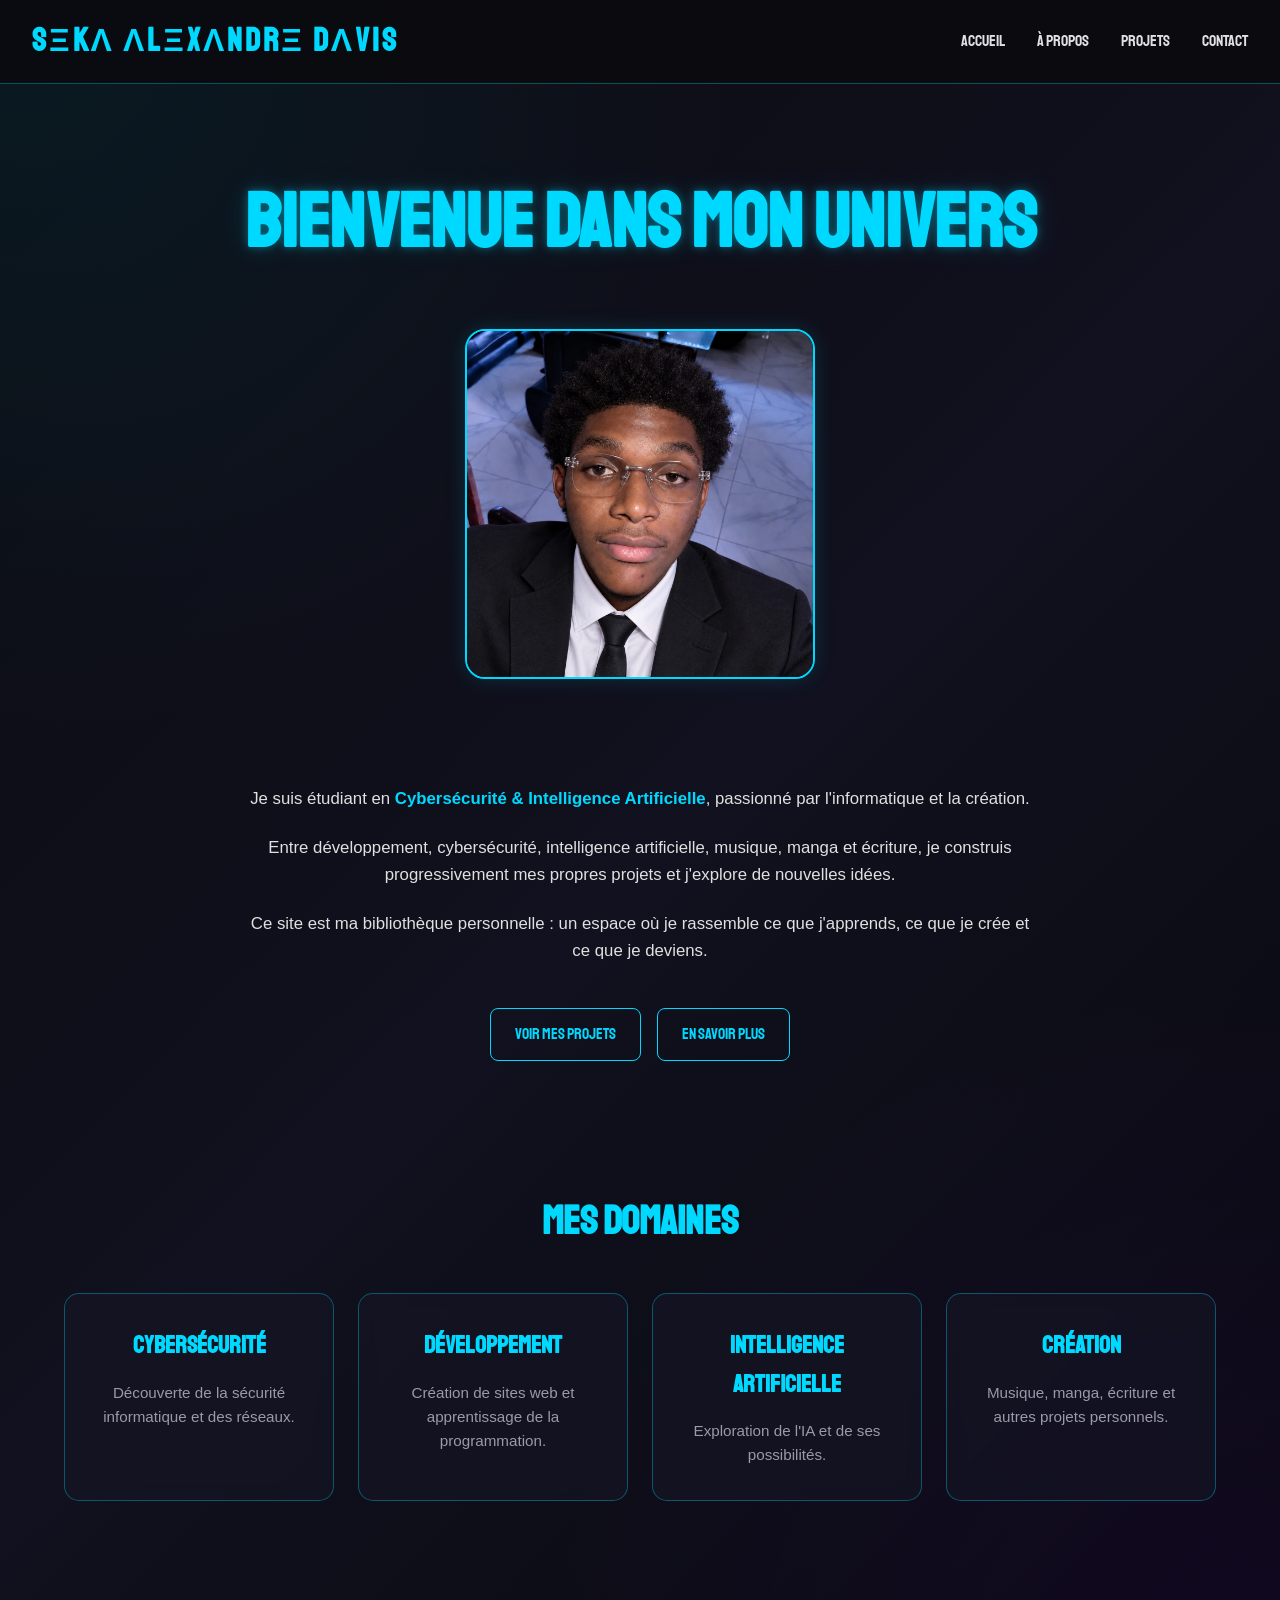
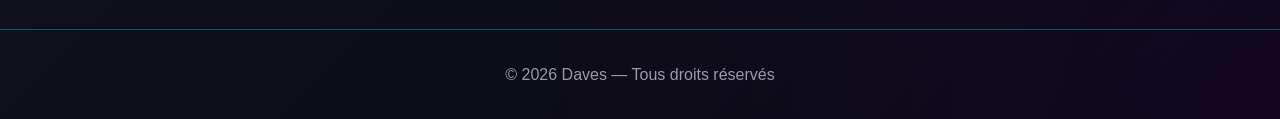
==== index.html @ 9a02a865 "first commit" ====
<!DOCTYPE html>
<html lang="fr">

<head>
    <!-- Première version du portfolio : structure de base -->
    <meta charset="UTF-8">
    <meta name="viewport" content="width=device-width, initial-scale=1.0">

    <title>Portfolio de Daves</title>

    <link rel="stylesheet" href="daves.css">

    <link rel="preconnect" href="https://fonts.googleapis.com">
    <link rel="preconnect" href="https://fonts.gstatic.com" crossorigin>

    <link href="https://fonts.googleapis.com/css2?family=Staatliches&display=swap" rel="stylesheet">
</head>

<body>

    <!-- En-tête avec titre et navigation -->
    <header>

        <h1 class="site-title">SΞKΛ ΛLΞXΛNDRΞ DΛVIS</h1>

        <nav class="main-nav">
            <ul>
                <li><a href="index.html">Accueil</a></li>
                <li><a href="EN-SAVOIR-PLUS.html">À propos</a></li>
                <li><a href="PROJETS.html">Projets</a></li>
                <li><a href="CONTACT.html">Contact</a></li>
            </ul>
        </nav>

    </header>


    <!-- Contenu principal -->
    <main>

        <!-- Section principale -->
        <section class="hero">

            <h2>Bienvenue dans mon univers</h2>
            <!-- Image -->
            <section class="image">

                <img src="IMAGE/1 (1).png" alt="Portrait de Daves">

            </section>
            <p>
                Je suis étudiant en
                <strong>Cybersécurité & Intelligence Artificielle</strong>,
                passionné par l'informatique et la création.
            </p>

            <p>
                Entre développement, cybersécurité, intelligence artificielle,
                musique, manga et écriture, je construis progressivement
                mes propres projets et j'explore de nouvelles idées.
            </p>

            <p>
                Ce site est ma bibliothèque personnelle :
                un espace où je rassemble ce que j'apprends,
                ce que je crée et ce que je deviens.
            </p>

            <!-- Boutons de navigation -->
            <div class="hero-buttons">
                <a href="PROJETS.html">Voir mes projets</a>
                <a href="EN-SAVOIR-PLUS.html">En savoir plus</a>
            </div>

        </section>

        <!-- Domaines -->
        <section class="domains">

            <h2>Mes domaines</h2>

            <div class="domain-list">

                <div class="domain">
                    <h3>Cybersécurité</h3>
                    <p>Découverte de la sécurité informatique et des réseaux.</p>
                </div>

                <div class="domain">
                    <h3>Développement</h3>
                    <p>Création de sites web et apprentissage de la programmation.</p>
                </div>

                <div class="domain">
                    <h3>Intelligence artificielle</h3>
                    <p>Exploration de l'IA et de ses possibilités.</p>
                </div>

                <div class="domain">
                    <h3>Création</h3>
                    <p>Musique, manga, écriture et autres projets personnels.</p>
                </div>

            </div>

        </section>

    </main>


    <!-- Pied de page -->
    <footer>

        <p>&copy; 2026 Daves — Tous droits réservés</p>

    </footer>

</body>

</html>
---- daves.css ----
/* =========================
   VARIABLES
========================= */

:root {
    --bg-color: #0a0a0f;
    --bg-secondary: #11111a;
    --card-color: rgba(20, 20, 35, 0.75);

    --text-color: #e0e0e0;
    --text-muted: #9a9aa8;

    --accent-color: #00d9ff;
    --accent-secondary: #7a00ff;

    --border-color: rgba(0, 217, 255, 0.35);

    --max-width: 1200px;
}


/* =========================
   RESET
========================= */

* {
    box-sizing: border-box;
    margin: 0;
    padding: 0;
}

html {
    scroll-behavior: smooth;
}

body {
    min-height: 100vh;
    font-family: "Staatliches", Arial, sans-serif;

    background:
        radial-gradient(circle at top left, rgba(0, 217, 255, 0.08), transparent 35%),
        radial-gradient(circle at bottom right, rgba(122, 0, 255, 0.08), transparent 35%),
        linear-gradient(135deg, #0a0a0f, #11111f, #08080d);

    color: var(--text-color);
    line-height: 1.6;
}


/* =========================
   HEADER
========================= */

header {
    width: 100%;

    display: flex;
    justify-content: space-between;
    align-items: center;

    padding: 1rem 2rem;

    background: rgba(10, 10, 15, 0.9);

    border-bottom: 1px solid var(--border-color);

    position: sticky;
    top: 0;
    z-index: 1000;

    backdrop-filter: blur(10px);
}


/* =========================
   LOGO / NOM
========================= */

.site-title {
    font-size: 2rem;
    letter-spacing: 3px;
    text-transform: uppercase;

    color: var(--accent-color);

    animation: colorChange 6s infinite alternate;

    cursor: default;
}


/* Animation du nom */

@keyframes colorChange {

    0% {
        color: #00d9ff;
    }

    25% {
        color: #ff00aa;
    }

    50% {
        color: #7a00ff;
    }

    75% {
        color: #00ff88;
    }

    100% {
        color: #00d9ff;
    }
}


/* =========================
   NAVIGATION
========================= */

.main-nav ul {
    list-style: none;

    display: flex;

    gap: 2rem;
}

.main-nav a {
    color: var(--text-color);

    text-decoration: none;

    font-size: 1rem;

    position: relative;

    transition:
        color 0.3s ease,
        text-shadow 0.3s ease;
}


/* Ligne sous les liens */

.main-nav a::after {

    content: "";

    position: absolute;

    width: 0;
    height: 2px;

    left: 0;
    bottom: -6px;

    background: var(--accent-color);

    transition: width 0.3s ease;
}

.main-nav a:hover {

    color: var(--accent-color);

    text-shadow:
        0 0 10px rgba(0, 217, 255, 0.5);
}

.main-nav a:hover::after {

    width: 100%;
}


/* =========================
   CONTENU PRINCIPAL
========================= */

main {
    width: min(90%, var(--max-width));

    margin: auto;
}


/* =========================
   HERO
========================= */

.hero {

    min-height: 70vh;

    display: flex;

    flex-direction: column;

    justify-content: center;

    align-items: center;

    text-align: center;

    padding: 6rem 1rem 4rem;

    animation: fadeIn 1s ease forwards;
}


/* Titre */

.hero h2 {

    font-size: clamp(2.5rem, 6vw, 5rem);

    line-height: 1.1;

    margin-bottom: 2rem;

    color: var(--accent-color);

    text-shadow:
        0 0 10px rgba(0, 217, 255, 0.4),
        0 0 30px rgba(0, 217, 255, 0.15);
}


/* Paragraphes */

.hero p {

    max-width: 800px;

    margin: 0.7rem auto;

    font-family: Arial, sans-serif;

    font-size: 1.05rem;

    color: var(--text-color);
}


/* Texte important */

.hero strong {

    color: var(--accent-color);
}


/* =========================
   BOUTONS HERO
========================= */

.hero-buttons {

    display: flex;

    gap: 1rem;

    margin-top: 2rem;

    flex-wrap: wrap;

    justify-content: center;
}

.hero-buttons a {

    padding: 0.8rem 1.5rem;

    border: 1px solid var(--accent-color);

    border-radius: 8px;

    color: var(--accent-color);

    text-decoration: none;

    font-size: 1rem;

    transition:
        background 0.3s ease,
        color 0.3s ease,
        transform 0.3s ease,
        box-shadow 0.3s ease;
}

.hero-buttons a:hover {

    background: var(--accent-color);

    color: #050509;

    transform: translateY(-3px);

    box-shadow:
        0 0 15px rgba(0, 217, 255, 0.5);
}


/* =========================
   IMAGE
========================= */

.image {

    display: flex;

    justify-content: center;

    align-items: center;

    margin: 2rem auto 6rem;
}

.image img {

    width: min(350px, 85vw);

    border-radius: 20px;

    border: 2px solid var(--accent-color);

    box-shadow:
        0 0 20px rgba(0, 217, 255, 0.15);

    transition:
        transform 0.4s ease,
        box-shadow 0.4s ease;
}

.image img:hover {

    transform: scale(1.1) rotate(2deg);

    box-shadow:
        0 0 35px rgba(0, 217, 255, 0.35);
}


/* =========================
   DOMAINES
========================= */

.domains {

    padding: 4rem 0;

    text-align: center;
}

.domains h2 {

    font-size: 2.5rem;

    margin-bottom: 2.5rem;

    color: var(--accent-color);
}


/* Conteneur des cartes */

.domain-list {

    display: grid;

    grid-template-columns:
        repeat(auto-fit, minmax(220px, 1fr));

    gap: 1.5rem;
}


/* Carte */

.domain {

    background: var(--card-color);

    border: 1px solid var(--border-color);

    border-radius: 15px;

    padding: 2rem 1.5rem;

    transition:
        transform 0.3s ease,
        border-color 0.3s ease,
        box-shadow 0.3s ease;

    backdrop-filter: blur(8px);
}

.domain:hover {

    transform: translateY(-8px);

    border-color: var(--accent-color);

    box-shadow:
        0 0 25px rgba(0, 217, 255, 0.12);
}

.domain h3 {

    color: var(--accent-color);

    font-size: 1.5rem;

    margin-bottom: 1rem;
}

.domain p {

    font-family: Arial, sans-serif;

    color: var(--text-muted);

    font-size: 0.95rem;
}


/* =========================
   ANIMATION APPARITION
========================= */

@keyframes fadeIn {

    from {

        opacity: 0;

        transform: translateY(25px);
    }

    to {

        opacity: 1;

        transform: translateY(0);
    }
}


/* =========================
   FOOTER
========================= */

footer {

    text-align: center;

    padding: 2rem;

    margin-top: 4rem;

    border-top: 1px solid var(--border-color);

    color: var(--text-muted);

    font-family: Arial, sans-serif;
}


/* =========================
   RESPONSIVE
========================= */

@media (max-width: 768px) {

    header {

        flex-direction: column;

        gap: 1rem;

        padding: 1rem;
    }

    .site-title {

        font-size: 1.5rem;

        text-align: center;
    }

    .main-nav ul {

        gap: 1rem;

        flex-wrap: wrap;

        justify-content: center;
    }

    .main-nav a {

        font-size: 0.9rem;
    }

    .hero {

        padding-top: 4rem;
    }

    .hero h2 {

        font-size: 2.5rem;
    }

    .hero p {

        font-size: 0.95rem;
    }
}


@media (max-width: 480px) {

    .main-nav ul {

        gap: 0.7rem;
    }

    .hero-buttons {

        flex-direction: column;

        width: 100%;
    }

    .hero-buttons a {

        width: 100%;
    }
}
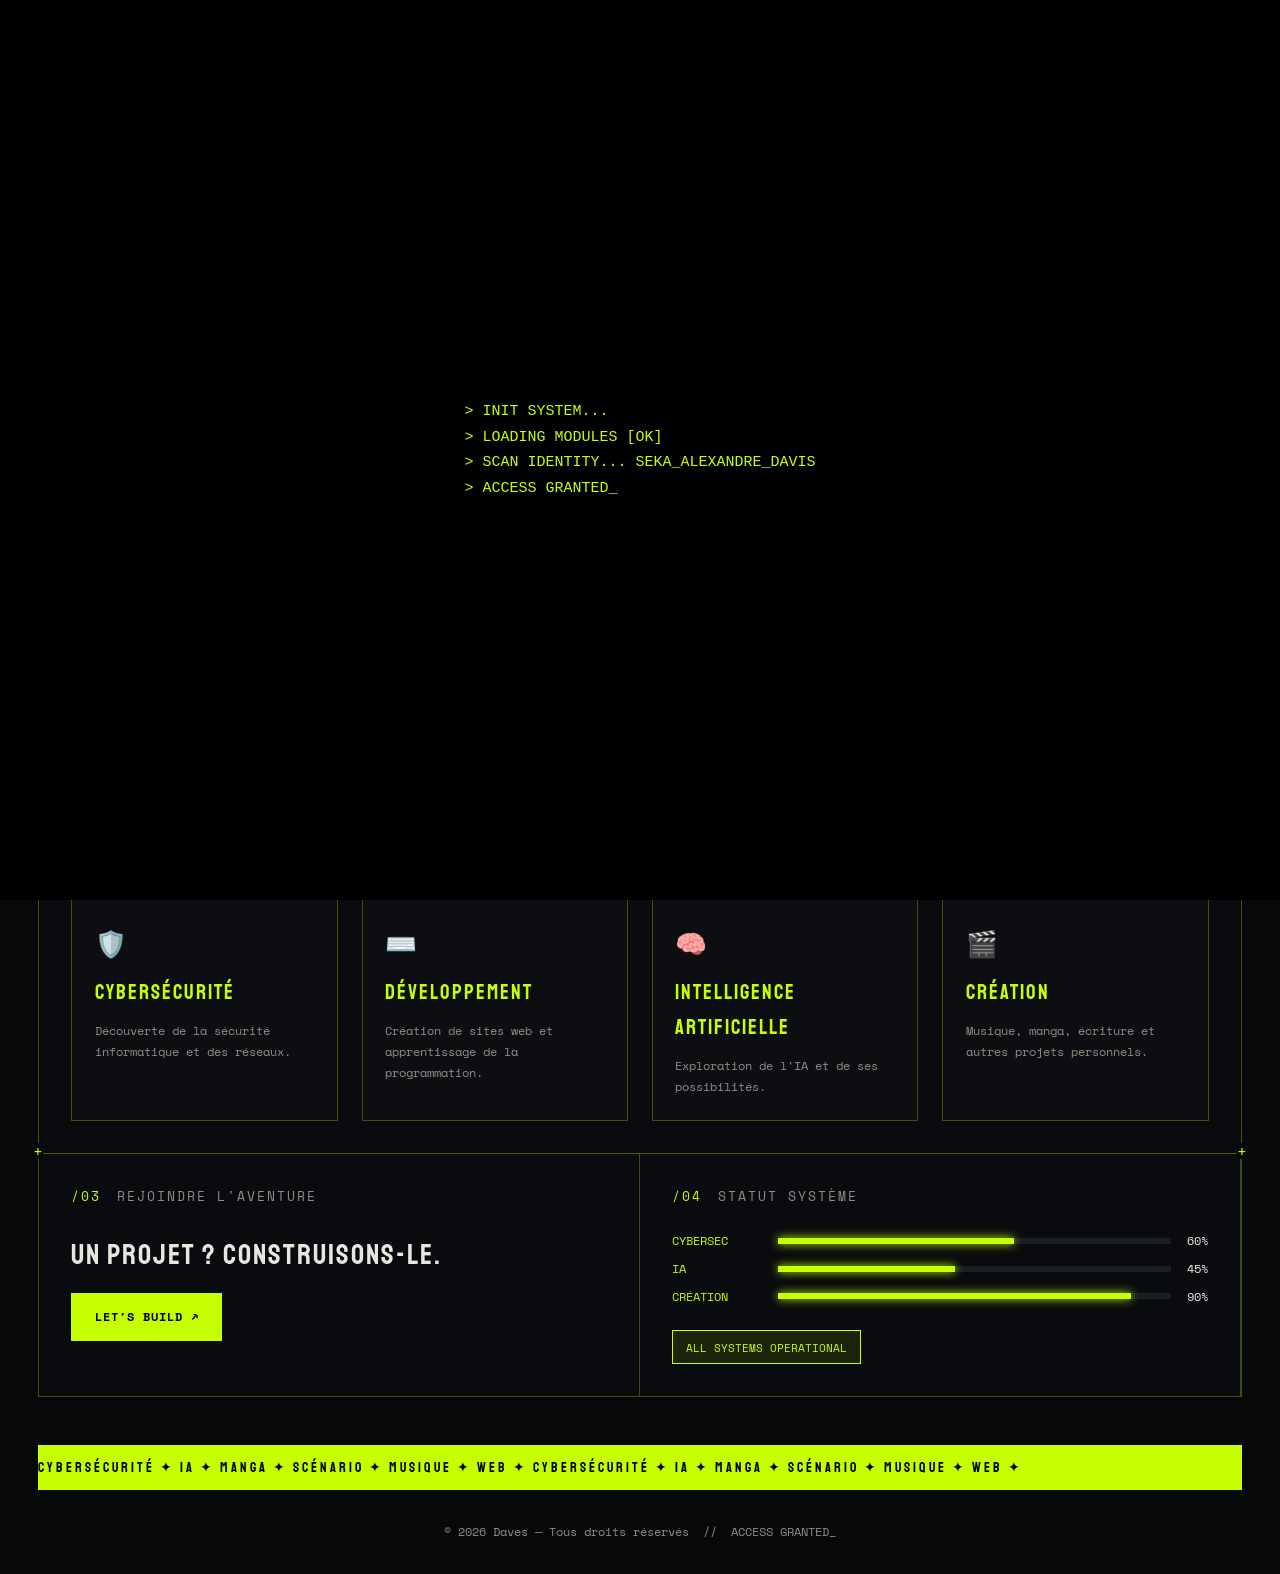
==== commit cc7b7cb8: "Mise à jour du site" ====
--- a/index.html
+++ b/index.html
@@ -1,120 +1,81 @@
 <!DOCTYPE html>
 <html lang="fr">
+<head>
+<meta charset="UTF-8">
+<meta name="viewport" content="width=device-width, initial-scale=1.0">
+<title>Portfolio de Daves</title>
+<link rel="preconnect" href="https://fonts.googleapis.com">
+<link rel="preconnect" href="https://fonts.gstatic.com" crossorigin>
+<link href="https://fonts.googleapis.com/css2?family=Space+Mono:wght@400;700&family=Staatliches&display=swap" rel="stylesheet">
+<link rel="stylesheet" href="cyber.css">
+</head>
+<body>
+<div id="boot"><pre></pre></div>
+<canvas id="rain"></canvas>
+<div id="cur"></div>
 
-<head>
-    <!-- Première version du portfolio : structure de base -->
-    <meta charset="UTF-8">
-    <meta name="viewport" content="width=device-width, initial-scale=1.0">
+<header>
+  <a href="index.html" class="logo">SAD_</a>
+  <nav class="main-nav"><ul>
+    <li><a href="index.html" aria-current="page">Accueil</a></li>
+    <li><a href="EN-SAVOIR-PLUS.html">À propos</a></li>
+    <li><a href="PROJETS.html">Projets</a></li>
+    <li><a href="CONTACT.html">Contact</a></li>
+  </ul></nav>
+  <div class="hd-right">
+    <div class="sys">SYS_TIME<br><b id="clock">--:--:--</b><br>UTC+0</div>
+    <a class="btn" href="CONTACT.html">Démarrer un projet ↗</a>
+  </div>
+</header>
 
-    <title>Portfolio de Daves</title>
+<main>
+  <section class="sec hero">
+    <div class="hero-l">
+      <h2><span class="glitch" data-t="SEKA ALEXANDRE">SEKA ALEXANDRE</span><br><span class="glitch" data-t="DAVIS">DAVIS</span></h2>
+      <p class="tagline" data-type="Cybersécurité. IA. Création. Le futur n'est pas minimal."><span></span></p>
+      <p>Étudiant en <strong class="lime">Cybersécurité & Intelligence Artificielle</strong>, scénariste, musicien et créateur. Ce site est ma bibliothèque personnelle : ce que j'apprends, ce que je crée, ce que je deviens.</p>
+      <div class="hero-btns">
+        <a class="btn" href="PROJETS.html">Voir mes projets ↗</a>
+        <a class="btn ghost" href="EN-SAVOIR-PLUS.html">En savoir plus ⌗</a>
+      </div>
+    </div>
+    <div class="hero-r">
+      <div class="scan">
+        <img class="p-base" src="IMAGE/1 (1).png" alt="Portrait de Daves">
+        <div class="mesh"></div><div class="beam"></div>
+        <div class="blk k1"></div><div class="blk k2"></div><div class="blk k3"></div>
+        <span class="tag t1">&gt;RENDERING... <b data-count>0</b>%</span>
+        <div class="coords">X_<i>36.1749</i><br>Y_<i>-86.7676</i><br>Z_<i>46.6827</i></div>
+        <span class="tag t2">//SCN_01</span>
+      </div>
+    </div>
+  </section>
 
-    <link rel="stylesheet" href="daves.css">
+  <section class="sec rv">
+    <div class="lbl"><i>/02</i>MES DOMAINES</div>
+    <div class="cards">
+      <div class="card"><span class="ic">🛡️</span><h3>Cybersécurité</h3><p>Découverte de la sécurité informatique et des réseaux.</p></div>
+      <div class="card"><span class="ic">⌨️</span><h3>Développement</h3><p>Création de sites web et apprentissage de la programmation.</p></div>
+      <div class="card"><span class="ic">🧠</span><h3>Intelligence artificielle</h3><p>Exploration de l'IA et de ses possibilités.</p></div>
+      <div class="card"><span class="ic">🎬</span><h3>Création</h3><p>Musique, manga, écriture et autres projets personnels.</p></div>
+    </div>
+  </section>
 
-    <link rel="preconnect" href="https://fonts.googleapis.com">
-    <link rel="preconnect" href="https://fonts.gstatic.com" crossorigin>
+  <section class="sec status rv" style="padding:0">
+    <div><div class="lbl"><i>/03</i>REJOINDRE L'AVENTURE</div><h3 style="font-size:1.8rem;margin-bottom:.8rem">Un projet ? Construisons-le.</h3><a class="btn" href="CONTACT.html">Let's build ↗</a></div>
+    <div>
+      <div class="lbl"><i>/04</i>STATUT SYSTÈME</div>
+      <div class="row"><b>CYBERSEC</b><div class="bar"><i data-w="60"></i></div><em>60%</em></div>
+      <div class="row"><b>IA</b><div class="bar"><i data-w="45"></i></div><em>45%</em></div>
+      <div class="row"><b>CRÉATION</b><div class="bar"><i data-w="90"></i></div><em>90%</em></div>
+      <span class="ok">ALL SYSTEMS OPERATIONAL</span>
+    </div>
+  </section>
 
-    <link href="https://fonts.googleapis.com/css2?family=Staatliches&display=swap" rel="stylesheet">
-</head>
+  <div class="ticker"><span>CYBERSÉCURITÉ ✦ IA ✦ MANGA ✦ SCÉNARIO ✦ MUSIQUE ✦ WEB ✦ CYBERSÉCURITÉ ✦ IA ✦ MANGA ✦ SCÉNARIO ✦ MUSIQUE ✦ WEB ✦ </span></div>
+</main>
 
-<body>
-
-    <!-- En-tête avec titre et navigation -->
-    <header>
-
-        <h1 class="site-title">SΞKΛ ΛLΞXΛNDRΞ DΛVIS</h1>
-
-        <nav class="main-nav">
-            <ul>
-                <li><a href="index.html">Accueil</a></li>
-                <li><a href="EN-SAVOIR-PLUS.html">À propos</a></li>
-                <li><a href="PROJETS.html">Projets</a></li>
-                <li><a href="CONTACT.html">Contact</a></li>
-            </ul>
-        </nav>
-
-    </header>
-
-
-    <!-- Contenu principal -->
-    <main>
-
-        <!-- Section principale -->
-        <section class="hero">
-
-            <h2>Bienvenue dans mon univers</h2>
-            <!-- Image -->
-            <section class="image">
-
-                <img src="IMAGE/1 (1).png" alt="Portrait de Daves">
-
-            </section>
-            <p>
-                Je suis étudiant en
-                <strong>Cybersécurité & Intelligence Artificielle</strong>,
-                passionné par l'informatique et la création.
-            </p>
-
-            <p>
-                Entre développement, cybersécurité, intelligence artificielle,
-                musique, manga et écriture, je construis progressivement
-                mes propres projets et j'explore de nouvelles idées.
-            </p>
-
-            <p>
-                Ce site est ma bibliothèque personnelle :
-                un espace où je rassemble ce que j'apprends,
-                ce que je crée et ce que je deviens.
-            </p>
-
-            <!-- Boutons de navigation -->
-            <div class="hero-buttons">
-                <a href="PROJETS.html">Voir mes projets</a>
-                <a href="EN-SAVOIR-PLUS.html">En savoir plus</a>
-            </div>
-
-        </section>
-
-        <!-- Domaines -->
-        <section class="domains">
-
-            <h2>Mes domaines</h2>
-
-            <div class="domain-list">
-
-                <div class="domain">
-                    <h3>Cybersécurité</h3>
-                    <p>Découverte de la sécurité informatique et des réseaux.</p>
-                </div>
-
-                <div class="domain">
-                    <h3>Développement</h3>
-                    <p>Création de sites web et apprentissage de la programmation.</p>
-                </div>
-
-                <div class="domain">
-                    <h3>Intelligence artificielle</h3>
-                    <p>Exploration de l'IA et de ses possibilités.</p>
-                </div>
-
-                <div class="domain">
-                    <h3>Création</h3>
-                    <p>Musique, manga, écriture et autres projets personnels.</p>
-                </div>
-
-            </div>
-
-        </section>
-
-    </main>
-
-
-    <!-- Pied de page -->
-    <footer>
-
-        <p>&copy; 2026 Daves — Tous droits réservés</p>
-
-    </footer>
-
+<footer>&copy; 2026 Daves — Tous droits réservés &nbsp;//&nbsp; ACCESS GRANTED_</footer>
+<script src="cyber.js"></script>
 </body>
-
-</html>+</html>
--- a/cyber.css
+++ b/cyber.css
@@ -0,0 +1,114 @@
+/* ===== CYBER BRUTALISM — style commun à toutes les pages ===== */
+:root{--bg:#07080a;--panel:#0c0e11;--lime:#c6ff00;--txt:#e6e8e0;--mut:#8b8f84;--line:rgba(198,255,0,.28);--max:1280px}
+*{box-sizing:border-box;margin:0;padding:0}
+html{scroll-behavior:smooth}
+body{background:var(--bg);color:var(--txt);font-family:"Space Mono",monospace;font-size:14px;line-height:1.7;overflow-x:hidden;
+background-image:linear-gradient(var(--line) 1px,transparent 1px),linear-gradient(90deg,var(--line) 1px,transparent 1px);background-size:80px 80px;background-attachment:fixed;background-blend-mode:soft-light}
+body::before{content:"";position:fixed;inset:0;background:rgba(7,8,10,.93);z-index:-2}
+#rain{position:fixed;inset:0;z-index:-1;opacity:.18;pointer-events:none}
+body::after{content:"";position:fixed;inset:0;pointer-events:none;z-index:9998;background:repeating-linear-gradient(0deg,rgba(0,0,0,.18) 0 1px,transparent 1px 3px);animation:flick 6s infinite}
+@keyframes flick{0%,96%,100%{opacity:1}97%{opacity:.6}98%{opacity:1}99%{opacity:.7}}
+a{color:inherit;text-decoration:none}
+h1,h2,h3{font-family:"Staatliches",sans-serif;font-weight:400;text-transform:uppercase;letter-spacing:2px}
+.lime{color:var(--lime)}.mut{color:var(--mut)}
+/* boot */
+#boot{position:fixed;inset:0;background:#000;z-index:99999;display:flex;align-items:center;justify-content:center;color:var(--lime);font-size:15px;transition:opacity .6s,visibility .6s}
+#boot.off{opacity:0;visibility:hidden}
+#boot pre{white-space:pre-wrap;max-width:90vw}
+/* header */
+header{position:sticky;top:0;z-index:1000;display:flex;align-items:stretch;justify-content:space-between;background:rgba(7,8,10,.92);border-bottom:1px solid var(--line);backdrop-filter:blur(8px)}
+.logo{background:var(--lime);color:#000;font-family:"Staatliches";font-size:1.5rem;letter-spacing:3px;padding:.7rem 1.3rem;margin:.6rem 1.2rem;animation:pulse 3s infinite}
+@keyframes pulse{50%{box-shadow:0 0 22px rgba(198,255,0,.6)}}
+.main-nav{display:flex;align-items:center}
+.main-nav ul{list-style:none;display:flex;gap:1.6rem;align-items:center}
+.main-nav li+li::before{content:"+";color:var(--lime);margin-right:1.6rem}
+.main-nav a{font-size:.8rem;text-transform:uppercase;letter-spacing:2px;position:relative;padding:.3rem 0}
+.main-nav a::after{content:"";position:absolute;left:0;bottom:0;height:2px;width:0;background:var(--lime);transition:width .3s}
+.main-nav a:hover,.main-nav a[aria-current]{color:var(--lime)}
+.main-nav a:hover::after,.main-nav a[aria-current]::after{width:100%}
+.hd-right{display:flex;align-items:center;gap:1rem}
+.sys{border-left:1px solid var(--line);padding:.5rem 1rem;font-size:.7rem;line-height:1.4;color:var(--mut)}.sys b{color:var(--txt);font-weight:400}
+.btn{display:inline-flex;align-items:center;gap:.8rem;background:var(--lime);color:#000;padding:.8rem 1.4rem;font-size:.75rem;text-transform:uppercase;letter-spacing:1px;font-weight:700;border:1px solid var(--lime);transition:.25s;position:relative;overflow:hidden;cursor:pointer;font-family:inherit}
+.btn:hover{background:transparent;color:var(--lime);box-shadow:0 0 22px rgba(198,255,0,.4);transform:translate(-3px,-3px)}
+.btn.ghost{background:transparent;color:var(--txt);border-color:transparent}.btn.ghost:hover{color:var(--lime);border-color:var(--lime)}
+.hd-right .btn{margin-right:1.2rem}
+main{width:min(94%,var(--max));margin:auto}
+/* sections numérotées */
+.sec{border:1px solid var(--line);margin-top:-1px;padding:2rem;position:relative;background:rgba(12,14,17,.7)}
+.sec::before,.sec::after{content:"+";position:absolute;color:var(--lime);font-size:1rem;top:-.7rem;background:var(--bg);line-height:1}
+.sec::before{left:-.4rem}.sec::after{right:-.4rem}
+.lbl{font-size:.8rem;color:var(--mut);letter-spacing:2px;margin-bottom:1.5rem}.lbl i{color:var(--lime);font-style:normal;margin-right:1rem}
+/* hero */
+.hero{display:grid;grid-template-columns:1.1fr 1fr;padding:0;min-height:82vh}
+.hero-l{padding:4rem 3rem;display:flex;flex-direction:column;justify-content:center;gap:1.4rem}
+.hero h2{font-size:clamp(3rem,8vw,6.5rem);line-height:.95;letter-spacing:4px;position:relative}
+.glitch{position:relative;display:inline-block}
+.glitch::before,.glitch::after{content:attr(data-t);position:absolute;left:0;top:0;width:100%;overflow:hidden}
+.glitch::before{color:var(--lime);animation:gl1 2.6s infinite steps(1);clip-path:inset(0 0 60% 0)}
+.glitch::after{color:#ff2bd6;animation:gl2 3.1s infinite steps(1);clip-path:inset(60% 0 0 0)}
+@keyframes gl1{0%,90%{transform:none}92%{transform:translate(-5px,2px)}95%{transform:translate(5px,-2px)}}
+@keyframes gl2{0%,85%{transform:none}87%{transform:translate(5px,-2px)}93%{transform:translate(-4px,2px)}}
+.tagline{color:var(--lime);font-size:1.15rem;font-weight:700;text-transform:uppercase;min-height:3.4rem}
+.tagline::after{content:"█";animation:blink .8s infinite}@keyframes blink{50%{opacity:0}}
+.hero-l p{max-width:460px;color:var(--txt);font-size:.85rem}
+.hero-btns{display:flex;gap:1rem;flex-wrap:wrap;margin-top:.5rem}
+/* portrait hacker */
+.hero-r{border-left:1px solid var(--line);display:flex;align-items:center;justify-content:center;padding:2rem;position:relative}
+.scan{position:relative;width:min(420px,100%);aspect-ratio:3/4;overflow:hidden;border:1px solid var(--line);background:#000;transform-style:preserve-3d;transition:transform .15s}
+.scan img{position:absolute;inset:0;width:100%;height:100%;object-fit:cover}
+.scan .p-base{filter:grayscale(1) contrast(1.5) brightness(.85)}
+.scan .gl{filter:grayscale(1) contrast(1.6) sepia(1) hue-rotate(35deg) saturate(6);mix-blend-mode:screen;opacity:.8}
+.scan .gl.a{animation:sl1 3s infinite steps(1)}.scan .gl.b{animation:sl2 2.3s infinite steps(1);filter:grayscale(1) contrast(1.6) sepia(1) hue-rotate(260deg) saturate(5)}
+@keyframes sl1{0%,100%{clip-path:inset(100% 0 0 0)}10%{clip-path:inset(20% 0 65% 0);transform:translateX(-12px)}30%{clip-path:inset(55% 0 30% 0);transform:translateX(14px)}50%{clip-path:inset(100% 0 0 0)}70%{clip-path:inset(8% 0 80% 0);transform:translateX(10px)}85%{clip-path:inset(75% 0 10% 0);transform:translateX(-14px)}}
+@keyframes sl2{0%,100%{clip-path:inset(100% 0 0 0)}20%{clip-path:inset(40% 0 45% 0);transform:translateX(10px)}45%{clip-path:inset(100% 0 0 0)}60%{clip-path:inset(65% 0 20% 0);transform:translateX(-10px)}}
+.mesh{position:absolute;inset:0;background:repeating-linear-gradient(0deg,rgba(198,255,0,.35) 0 1px,transparent 1px 9px),repeating-linear-gradient(90deg,rgba(198,255,0,.25) 0 1px,transparent 1px 9px);mix-blend-mode:overlay;-webkit-mask-image:radial-gradient(circle at 50% 45%,#000 20%,transparent 75%);mask-image:radial-gradient(circle at 50% 45%,#000 20%,transparent 75%)}
+.beam{position:absolute;left:0;right:0;height:14%;background:linear-gradient(transparent,rgba(198,255,0,.45),transparent);animation:beam 3.4s linear infinite}
+@keyframes beam{from{top:-15%}to{top:105%}}
+.blk{position:absolute;background:var(--lime);animation:blk 2.8s infinite steps(1)}
+.blk.k1{width:18%;height:5%;left:8%;top:38%}.blk.k2{width:9%;height:9%;right:12%;top:22%;animation-delay:.7s}.blk.k3{width:24%;height:4%;right:4%;top:62%;animation-delay:1.4s}
+@keyframes blk{0%,60%{opacity:0}62%,70%{opacity:1}72%,85%{opacity:0}88%{opacity:1}92%{opacity:0}}
+.tag{position:absolute;font-size:.65rem;color:var(--txt);z-index:3;letter-spacing:1px}.tag.t1{top:.7rem;left:.8rem}.tag.t2{bottom:.7rem;right:.8rem;color:var(--lime)}
+.coords{position:absolute;bottom:2.4rem;right:.8rem;background:rgba(198,255,0,.12);border:1px solid var(--lime);color:var(--lime);padding:.4rem .7rem;font-size:.65rem;line-height:1.4;z-index:3}
+/* principes / domaines */
+.cards{display:grid;grid-template-columns:repeat(auto-fit,minmax(200px,1fr));gap:1.5rem}
+.card{border:1px solid var(--line);padding:1.4rem;background:var(--panel);transition:.3s;position:relative}
+.card:hover{border-color:var(--lime);transform:translateY(-8px);box-shadow:0 0 28px rgba(198,255,0,.15),inset 0 0 20px rgba(198,255,0,.05)}
+.card h3{color:var(--lime);font-size:1.3rem;margin-bottom:.6rem}.card p{color:var(--mut);font-size:.78rem}
+.card .ic{font-size:1.6rem;display:block;margin-bottom:.6rem}
+/* projets */
+.media{aspect-ratio:16/10;border:1px dashed var(--line);display:flex;flex-direction:column;align-items:center;justify-content:center;gap:.3rem;color:var(--mut);font-size:.72rem;text-align:center;background:repeating-linear-gradient(45deg,transparent 0 10px,rgba(198,255,0,.04) 10px 20px)}
+.media strong{color:var(--lime);font-family:"Staatliches";letter-spacing:2px;font-weight:400;font-size:1rem}
+.tags{display:flex;flex-wrap:wrap;gap:.5rem;margin:.8rem 0}.tags span{border:1px solid var(--line);padding:.1rem .7rem;font-size:.68rem;color:var(--lime)}
+.links{display:flex;gap:.7rem;flex-wrap:wrap;margin-top:1rem}.links .btn{padding:.6rem 1rem;font-size:.68rem}
+.links .dash{background:transparent;color:var(--mut);border:1px dashed var(--mut)}
+/* à propos */
+.about{display:grid;grid-template-columns:340px 1fr;gap:3rem;align-items:start}
+.about .scan{width:100%}
+.about p{margin-bottom:1rem}.about strong{color:var(--lime)}
+.tl{border-left:2px solid var(--lime);padding:0 0 1.5rem 1.5rem;position:relative}
+.tl::before{content:"";position:absolute;left:-7px;top:.4rem;width:12px;height:12px;background:var(--lime);animation:pulse 2s infinite}
+.tl small{color:var(--lime);letter-spacing:2px;text-transform:uppercase}.tl h3{font-size:1.4rem}.tl p{color:var(--mut);font-size:.8rem}
+.bars div{margin-bottom:.8rem}.bars span{display:flex;justify-content:space-between;font-size:.72rem}
+.bar{height:6px;background:#1a1d22;margin-top:.2rem}.bar i{display:block;height:100%;width:0;background:var(--lime);box-shadow:0 0 10px var(--lime);transition:width 1.6s cubic-bezier(.2,.8,.2,1)}
+/* contact */
+.contact{display:grid;grid-template-columns:1fr 1fr}.contact>div{padding:2.2rem}.contact>div+div{border-left:1px solid var(--line)}
+.ci{display:flex;gap:.8rem;margin-bottom:1rem}.ci a:hover{color:var(--lime)}
+form{display:flex;flex-direction:column;gap:1rem}
+label{font-size:.7rem;color:var(--mut);text-transform:uppercase;letter-spacing:2px}
+input,textarea{width:100%;background:#050607;border:1px solid var(--line);color:var(--txt);padding:.8rem;font-family:inherit;transition:.25s}
+input:focus,textarea:focus{outline:none;border-color:var(--lime);box-shadow:0 0 14px rgba(198,255,0,.25)}
+textarea{min-height:140px;resize:vertical}
+.note{font-size:.68rem;color:var(--mut);margin-top:1rem}
+/* statut + ticker + footer */
+.status{display:grid;grid-template-columns:repeat(auto-fit,minmax(260px,1fr))}.status>div{padding:2rem;border-right:1px solid var(--line)}
+.row{display:flex;align-items:center;gap:1rem;font-size:.72rem;margin:.5rem 0}.row b{width:90px;color:var(--lime);font-weight:400}.row .bar{flex:1;margin:0}.row em{font-style:normal}
+.ok{border:1px solid var(--lime);background:rgba(198,255,0,.1);color:var(--lime);padding:.4rem .8rem;font-size:.7rem;margin-top:1rem;display:inline-block}
+.ticker{overflow:hidden;white-space:nowrap;border-block:1px solid var(--line);margin-top:3rem;padding:.6rem 0;background:var(--lime);color:#000;font-family:"Staatliches";letter-spacing:3px}
+.ticker span{display:inline-block;animation:tick 22s linear infinite}@keyframes tick{to{transform:translateX(-50%)}}
+footer{text-align:center;padding:2rem;color:var(--mut);font-size:.75rem}
+/* reveal */
+.rv{opacity:0;transform:translateY(30px);transition:opacity .8s,transform .8s}.rv.in{opacity:1;transform:none}
+#cur{position:fixed;width:18px;height:18px;border:1px solid var(--lime);pointer-events:none;z-index:99998;transform:translate(-50%,-50%);transition:width .2s,height .2s,background .2s;mix-blend-mode:difference}
+#cur.h{width:46px;height:46px;background:rgba(198,255,0,.25)}
+@media(max-width:860px){header{flex-direction:column;align-items:center}.hd-right{display:none}.main-nav ul{flex-wrap:wrap;justify-content:center;gap:.8rem}.main-nav li+li::before{margin-right:.8rem}.hero,.about,.contact{grid-template-columns:1fr}.hero-r,.contact>div+div{border-left:0;border-top:1px solid var(--line)}.hero-l{padding:2rem 1.2rem}#cur{display:none}}
+@media(prefers-reduced-motion:reduce){*,::before,::after{animation:none!important;transition:none!important}.rv{opacity:1;transform:none}}
